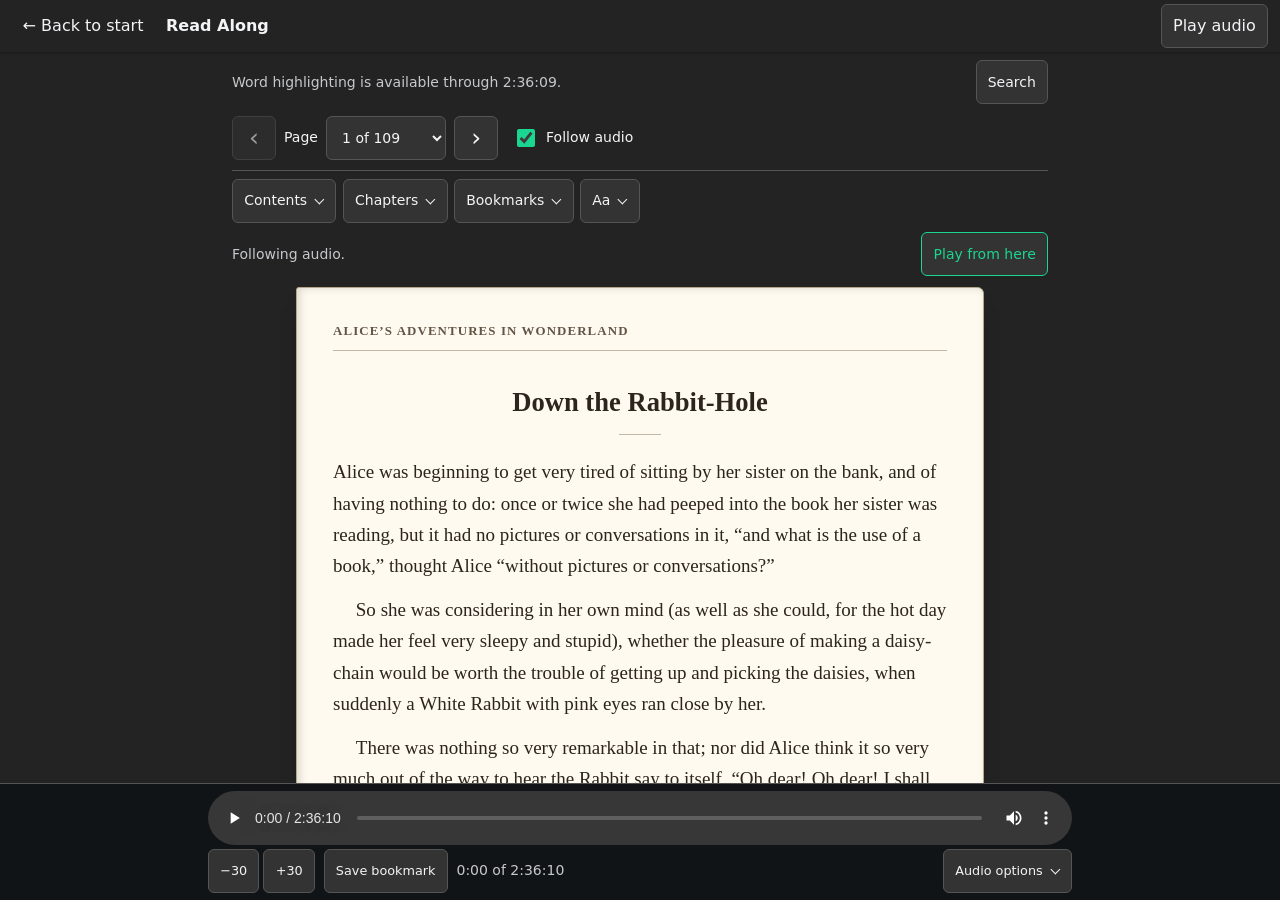
==== index.html @ 31de24d6 "Publish fuller pages and bookmark deletion" ====
<!doctype html>
<html lang="en">
  <head>
    <meta charset="utf-8" />
    <meta name="viewport" content="width=device-width, initial-scale=1" />
    <meta name="referrer" content="no-referrer" />
    <meta
      http-equiv="Content-Security-Policy"
      content="default-src 'none'; script-src 'self'; style-src 'self'; media-src 'self'; base-uri 'none'; form-action 'none'"
    />
    <title>Alice Read Along Demo | Audiobookshelf</title>
    <meta name="description" content="Read and listen to all 12 chapters of Alice’s Adventures in Wonderland with synchronized text." />
    <link rel="stylesheet" href="./demo.css?v=0bbd7ea772a5022c" />
    <script src="./demo.js?v=0817c0b93f6ac201" defer></script>
  </head>
  <body>
    <div id="root"></div>
    <noscript>Enable JavaScript to try the Read Along demo.</noscript>
  </body>
</html>
---- demo.css ----
.e{--reader-bg: #232323;--reader-panel: #333;--reader-border: #555;--reader-text: #f3f4f6;--reader-muted: #c6c8cc;--reader-accent: #1ad691;--reader-gutter: clamp(.75rem, 3vw, 1.5rem);--reader-width: 54rem;display:grid;grid-template-rows:auto minmax(0,1fr) auto;height:100vh;height:100dvh;color:var(--reader-text);color-scheme:dark;background:var(--reader-bg);font:1rem/1.5 system-ui,-apple-system,sans-serif}.e[hidden]{display:none}.P{grid-template-rows:auto 1fr;overflow:auto}.c,.b{padding-inline:calc(max(0px,(100% - var(--reader-width)) / 2) + var(--reader-gutter))}.c{padding-block:.75rem 1.25rem;box-shadow:0 1px 3px #0005}.c h1{margin-top:.65rem;font-size:clamp(1.6rem,5vw,2.25rem);font-weight:600}.h{display:inline-flex;min-height:2.75rem;align-items:center;gap:.4rem;color:var(--reader-muted);text-underline-offset:.2em}.h:hover{color:var(--reader-text)}.b{padding-block:1.5rem}.C{display:flex;flex-wrap:wrap;align-items:center;gap:clamp(1rem,5vw,1.75rem);width:min(100%,32rem);padding:clamp(1rem,4vw,1.5rem);border:1px solid var(--reader-border);border-radius:.45rem;background:var(--reader-panel)}.I{display:grid;width:clamp(5.25rem,24vw,8rem);aspect-ratio:3 / 4;place-items:center;border:1px solid #a9926b;border-inline-start:.35rem solid #776039;border-radius:.1rem .3rem .3rem .1rem;color:#344c46;background:#efe0c5;box-shadow:inset 0 0 0 .35rem #dcc8a5,0 .15rem .3rem #0007;font:3rem/1 Georgia,serif}.p{flex:1 1 10rem}.p h2{margin-bottom:.25rem;font-size:1.15rem;font-weight:600}.e .p button{margin-top:.75rem;border-color:var(--reader-accent);color:var(--reader-accent)}.e :is(button,select,summary){min-height:2.75rem;padding:.4rem .7rem;border:1px solid var(--reader-border);border-radius:.375rem;color:inherit;background:var(--reader-panel);font:inherit}.e :is(button,summary,select){cursor:pointer}.e button:disabled{cursor:default;opacity:.58}.e :is(button:not(:disabled),summary):hover{background:#444}.e :is(button,select,summary,input,a):focus-visible{outline:2px solid var(--reader-accent);outline-offset:2px}.e summary{display:inline-flex;align-items:center;gap:.4rem;list-style:none;white-space:nowrap}.e summary::-webkit-details-marker{display:none}.e summary:after{width:.42rem;height:.42rem;margin:0 .1rem .2rem .15rem;transform:rotate(45deg);border:solid currentColor;border-width:0 1.5px 1.5px 0;content:""}.e details[open]>summary{border-color:var(--reader-accent);color:var(--reader-accent)}.e details[open]>summary:after{margin-block:.25rem 0;transform:rotate(225deg)}.d{z-index:2;display:grid;grid-template-columns:auto minmax(0,1fr) auto;align-items:center;gap:.75rem;padding:max(.25rem,env(safe-area-inset-top)) max(.75rem,env(safe-area-inset-right)) .25rem max(.75rem,env(safe-area-inset-left));box-shadow:0 1px 3px #0005}.e .d>button:first-child{padding-inline:.6rem;border-color:transparent;background:transparent}.e .d>button:first-child:hover{background:#444}.f{font-weight:600;line-height:1.25}.x{min-width:6.5rem;white-space:nowrap}.L{min-height:0;overflow:auto;overscroll-behavior-y:contain;padding:.5rem calc(max(0px,(100% - var(--reader-width)) / 2) + var(--reader-gutter)) 2rem}.a,.v,.t,.i,.l,.o,.n,.g{display:flex;align-items:center;gap:.5rem}.a,.o,.g{justify-content:space-between}.a,.o,.n{flex-wrap:wrap}.a{min-height:2.75rem;padding-bottom:.35rem;font-size:.875rem}.a button{flex:none}.v{flex-wrap:wrap;gap:.4rem .6rem;padding:.4rem 0 .6rem;border-bottom:1px solid var(--reader-border);font-size:.875rem}.t button{width:2.75rem;padding:0;font-size:1.55rem;line-height:1}.t select{min-width:5.5rem;font-variant-numeric:tabular-nums}.i{min-height:2.75rem;margin-inline-start:.35rem;cursor:pointer}.i input{width:1.1rem;height:1.1rem;accent-color:var(--reader-accent)}.l{position:relative;z-index:1;flex-wrap:wrap;gap:.4rem;margin-block:.5rem .15rem;font-size:.875rem}.O{min-width:0}.s{position:absolute;z-index:1;inset-block-start:calc(100% + .3rem);inset-inline-start:0;display:grid;gap:.5rem;width:min(26rem,100%);max-height:min(52dvh,24rem);padding:.75rem;overflow:auto;border:1px solid var(--reader-border);border-radius:.5rem;background:var(--reader-bg);box-shadow:0 .5rem 1.5rem #0006;overscroll-behavior:contain}.w{display:grid;gap:.4rem;margin-block-start:.75rem}.s>button,.w>button{width:100%;text-align:start}.k{display:flex;align-items:center;justify-content:space-between;gap:.75rem}.k[aria-current=true]{border-color:var(--reader-accent);color:var(--reader-accent)}.S{flex:none;color:var(--reader-muted);font-variant-numeric:tabular-nums}.y{display:grid;grid-template-columns:minmax(0,1fr) auto;align-items:stretch;gap:.5rem}.y>button:first-child{text-align:start}.s .i{margin-inline-start:0}.o{padding-block:.45rem;font-size:.875rem}.e .o button{border-color:var(--reader-accent);color:var(--reader-accent)}.z{color:var(--reader-muted);font-size:.875rem}.j{--paper: #fffaf0;--paper-ink: #2c251d;--paper-muted: #635545;--paper-rule: #c4b9a5;--paper-edge: #b5a689;--paper-layer: #ded1b8;--text-size: 1.1875rem;--book-font: "Iowan Old Style", "Palatino Linotype", Palatino, Georgia, serif;min-width:0;display:flex;flex-direction:column;min-height:26rem;max-width:43rem;margin:.25rem auto 0;padding:clamp(1rem,3.6vw,2rem) clamp(.9rem,4.5vw,2.25rem) 1rem;border:1px solid var(--paper-edge);border-radius:.18rem .4rem .4rem .18rem;color:var(--paper-ink);background:var(--paper);box-shadow:inset .2rem 0 .5rem #0002,0 2px 0 -1px var(--paper-layer),0 4px 0 -1px var(--paper-edge),0 .7rem 1.1rem -.65rem #0009;font:var(--text-size)/1.65 var(--book-font);overflow-wrap:anywhere}.j[data-size=large]{--text-size: 1.375rem}.T{margin-block-end:1rem;padding-block-end:.55rem;border-bottom:1px solid var(--paper-rule);color:var(--paper-muted);font-size:.68em;font-weight:600;letter-spacing:.085em;text-transform:uppercase}.G{margin-block:.65em .8em;font-size:1.4em;font-weight:700;line-height:1.3;text-align:center}.G:after{display:block;width:1.6em;margin:.55em auto 0;border-top:1px solid var(--paper-rule);content:""}.r,.r p{margin:0}.r p+p{margin-block-start:.65em;text-indent:1.2em}.r span{scroll-margin-block:1.1rem}.r [aria-current=true],.r [data-match=true]{border-radius:.15em;color:#111;background:var(--reader-accent);text-decoration:underline;text-underline-offset:.12em}.r [data-match=true]:not([aria-current=true]){background:#f1cf76}.q{margin-block-start:auto;padding-block-start:1.15rem;color:var(--paper-muted);font-size:.75em;font-variant-numeric:tabular-nums;text-align:center}.u{position:relative;z-index:2;padding:.45rem var(--reader-gutter) max(.45rem,env(safe-area-inset-bottom));border-top:1px solid var(--reader-border);background:#111416}.A{position:relative;max-width:var(--reader-width);margin-inline:auto}.u audio{display:block;width:100%;min-width:0}.n{gap:.3rem .55rem;margin-top:.25rem;font-size:.8rem;font-variant-numeric:tabular-nums}.n>details{margin-inline-start:auto}.u .s{inset-block:auto calc(100% + .45rem);inset-inline:auto 0;width:min(20rem,100%)}.H{display:flex;flex-wrap:wrap;gap:.35rem 1rem;margin-block-start:1rem;color:var(--reader-muted);font-size:.8125rem}.H a{text-decoration:underline;text-underline-offset:.2em}.m{width:min(32rem,calc(100% - 2 * var(--reader-gutter)));max-height:calc(100% - 2 * var(--reader-gutter));margin:auto;padding:var(--reader-gutter);overflow:auto;border:1px solid var(--reader-border);border-radius:.5rem;color:var(--reader-text);background:var(--reader-bg);overscroll-behavior:contain}.m::backdrop{background:#0009}.g h2{font-size:1.1rem;font-weight:600}.m form{display:grid;grid-template-columns:minmax(0,1fr) auto;gap:.4rem;margin-block-start:.65rem}.m form label{grid-column:1 / -1;color:var(--reader-muted);font-size:.875rem}.m input{width:100%;min-height:2.75rem;padding:.45rem .65rem;border:1px solid var(--reader-border);border-radius:.375rem;background:#111416}@media(max-width:37rem){.t{flex:1 0 100%}.t select{flex:1}.i{margin-inline-start:0}}@media(max-width:25rem){.d{gap:.4rem}.f{font-size:.9rem}.x{min-width:0}.l{gap:.25rem}.l summary{padding-inline:.5rem}.n>.z{position:absolute;width:1px;height:1px;overflow:hidden;clip-path:inset(50%);white-space:nowrap}}@media(forced-colors:active){.r [aria-current=true],.r [data-match=true]{forced-color-adjust:none;color:HighlightText;background:Highlight}}*,*:before,*:after{box-sizing:border-box}html{color-scheme:dark;background:#232323}body,h1,h2,p{margin:0}h1,h2{font-size:inherit;font-weight:inherit}button,input,select{font:inherit}a{color:inherit}
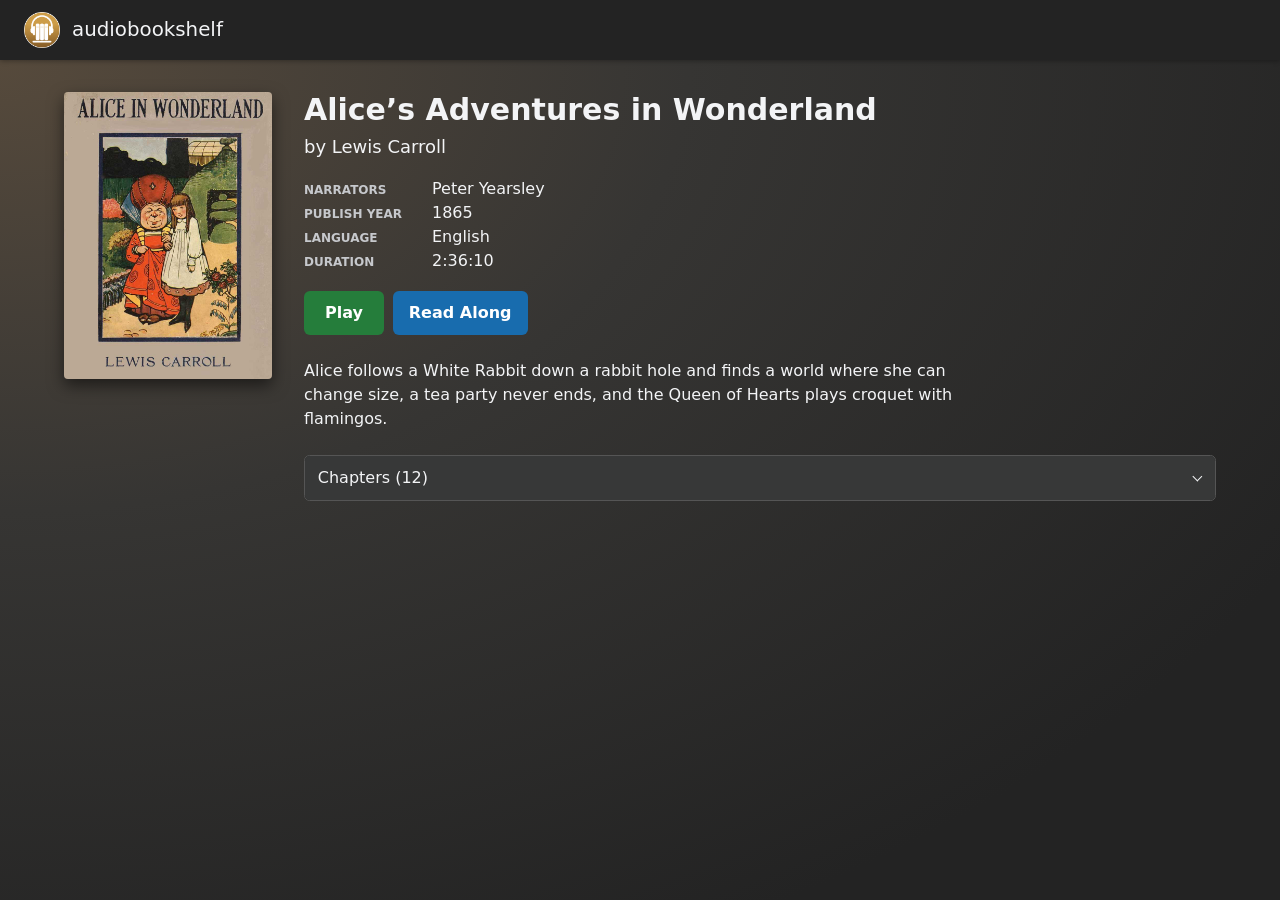
==== commit 20492c21: "Publish the Audiobookshelf-style Alice book page" ====
--- a/index.html
+++ b/index.html
@@ -6,12 +6,12 @@
     <meta name="referrer" content="no-referrer" />
     <meta
       http-equiv="Content-Security-Policy"
-      content="default-src 'none'; script-src 'self'; style-src 'self'; media-src 'self'; base-uri 'none'; form-action 'none'"
+      content="default-src 'none'; script-src 'self'; style-src 'self'; media-src 'self'; img-src 'self'; base-uri 'none'; form-action 'none'"
     />
     <title>Alice Read Along Demo | Audiobookshelf</title>
     <meta name="description" content="Read and listen to all 12 chapters of Alice’s Adventures in Wonderland with synchronized text." />
-    <link rel="stylesheet" href="./demo.css?v=0bbd7ea772a5022c" />
-    <script src="./demo.js?v=0817c0b93f6ac201" defer></script>
+    <link rel="stylesheet" href="./demo.css?v=e412ee954c162c24" />
+    <script src="./demo.js?v=375cf888ca0718cf" defer></script>
   </head>
   <body>
     <div id="root"></div>
--- a/demo.css
+++ b/demo.css
@@ -1 +1 @@
-.e{--reader-bg: #232323;--reader-panel: #333;--reader-border: #555;--reader-text: #f3f4f6;--reader-muted: #c6c8cc;--reader-accent: #1ad691;--reader-gutter: clamp(.75rem, 3vw, 1.5rem);--reader-width: 54rem;display:grid;grid-template-rows:auto minmax(0,1fr) auto;height:100vh;height:100dvh;color:var(--reader-text);color-scheme:dark;background:var(--reader-bg);font:1rem/1.5 system-ui,-apple-system,sans-serif}.e[hidden]{display:none}.P{grid-template-rows:auto 1fr;overflow:auto}.c,.b{padding-inline:calc(max(0px,(100% - var(--reader-width)) / 2) + var(--reader-gutter))}.c{padding-block:.75rem 1.25rem;box-shadow:0 1px 3px #0005}.c h1{margin-top:.65rem;font-size:clamp(1.6rem,5vw,2.25rem);font-weight:600}.h{display:inline-flex;min-height:2.75rem;align-items:center;gap:.4rem;color:var(--reader-muted);text-underline-offset:.2em}.h:hover{color:var(--reader-text)}.b{padding-block:1.5rem}.C{display:flex;flex-wrap:wrap;align-items:center;gap:clamp(1rem,5vw,1.75rem);width:min(100%,32rem);padding:clamp(1rem,4vw,1.5rem);border:1px solid var(--reader-border);border-radius:.45rem;background:var(--reader-panel)}.I{display:grid;width:clamp(5.25rem,24vw,8rem);aspect-ratio:3 / 4;place-items:center;border:1px solid #a9926b;border-inline-start:.35rem solid #776039;border-radius:.1rem .3rem .3rem .1rem;color:#344c46;background:#efe0c5;box-shadow:inset 0 0 0 .35rem #dcc8a5,0 .15rem .3rem #0007;font:3rem/1 Georgia,serif}.p{flex:1 1 10rem}.p h2{margin-bottom:.25rem;font-size:1.15rem;font-weight:600}.e .p button{margin-top:.75rem;border-color:var(--reader-accent);color:var(--reader-accent)}.e :is(button,select,summary){min-height:2.75rem;padding:.4rem .7rem;border:1px solid var(--reader-border);border-radius:.375rem;color:inherit;background:var(--reader-panel);font:inherit}.e :is(button,summary,select){cursor:pointer}.e button:disabled{cursor:default;opacity:.58}.e :is(button:not(:disabled),summary):hover{background:#444}.e :is(button,select,summary,input,a):focus-visible{outline:2px solid var(--reader-accent);outline-offset:2px}.e summary{display:inline-flex;align-items:center;gap:.4rem;list-style:none;white-space:nowrap}.e summary::-webkit-details-marker{display:none}.e summary:after{width:.42rem;height:.42rem;margin:0 .1rem .2rem .15rem;transform:rotate(45deg);border:solid currentColor;border-width:0 1.5px 1.5px 0;content:""}.e details[open]>summary{border-color:var(--reader-accent);color:var(--reader-accent)}.e details[open]>summary:after{margin-block:.25rem 0;transform:rotate(225deg)}.d{z-index:2;display:grid;grid-template-columns:auto minmax(0,1fr) auto;align-items:center;gap:.75rem;padding:max(.25rem,env(safe-area-inset-top)) max(.75rem,env(safe-area-inset-right)) .25rem max(.75rem,env(safe-area-inset-left));box-shadow:0 1px 3px #0005}.e .d>button:first-child{padding-inline:.6rem;border-color:transparent;background:transparent}.e .d>button:first-child:hover{background:#444}.f{font-weight:600;line-height:1.25}.x{min-width:6.5rem;white-space:nowrap}.L{min-height:0;overflow:auto;overscroll-behavior-y:contain;padding:.5rem calc(max(0px,(100% - var(--reader-width)) / 2) + var(--reader-gutter)) 2rem}.a,.v,.t,.i,.l,.o,.n,.g{display:flex;align-items:center;gap:.5rem}.a,.o,.g{justify-content:space-between}.a,.o,.n{flex-wrap:wrap}.a{min-height:2.75rem;padding-bottom:.35rem;font-size:.875rem}.a button{flex:none}.v{flex-wrap:wrap;gap:.4rem .6rem;padding:.4rem 0 .6rem;border-bottom:1px solid var(--reader-border);font-size:.875rem}.t button{width:2.75rem;padding:0;font-size:1.55rem;line-height:1}.t select{min-width:5.5rem;font-variant-numeric:tabular-nums}.i{min-height:2.75rem;margin-inline-start:.35rem;cursor:pointer}.i input{width:1.1rem;height:1.1rem;accent-color:var(--reader-accent)}.l{position:relative;z-index:1;flex-wrap:wrap;gap:.4rem;margin-block:.5rem .15rem;font-size:.875rem}.O{min-width:0}.s{position:absolute;z-index:1;inset-block-start:calc(100% + .3rem);inset-inline-start:0;display:grid;gap:.5rem;width:min(26rem,100%);max-height:min(52dvh,24rem);padding:.75rem;overflow:auto;border:1px solid var(--reader-border);border-radius:.5rem;background:var(--reader-bg);box-shadow:0 .5rem 1.5rem #0006;overscroll-behavior:contain}.w{display:grid;gap:.4rem;margin-block-start:.75rem}.s>button,.w>button{width:100%;text-align:start}.k{display:flex;align-items:center;justify-content:space-between;gap:.75rem}.k[aria-current=true]{border-color:var(--reader-accent);color:var(--reader-accent)}.S{flex:none;color:var(--reader-muted);font-variant-numeric:tabular-nums}.y{display:grid;grid-template-columns:minmax(0,1fr) auto;align-items:stretch;gap:.5rem}.y>button:first-child{text-align:start}.s .i{margin-inline-start:0}.o{padding-block:.45rem;font-size:.875rem}.e .o button{border-color:var(--reader-accent);color:var(--reader-accent)}.z{color:var(--reader-muted);font-size:.875rem}.j{--paper: #fffaf0;--paper-ink: #2c251d;--paper-muted: #635545;--paper-rule: #c4b9a5;--paper-edge: #b5a689;--paper-layer: #ded1b8;--text-size: 1.1875rem;--book-font: "Iowan Old Style", "Palatino Linotype", Palatino, Georgia, serif;min-width:0;display:flex;flex-direction:column;min-height:26rem;max-width:43rem;margin:.25rem auto 0;padding:clamp(1rem,3.6vw,2rem) clamp(.9rem,4.5vw,2.25rem) 1rem;border:1px solid var(--paper-edge);border-radius:.18rem .4rem .4rem .18rem;color:var(--paper-ink);background:var(--paper);box-shadow:inset .2rem 0 .5rem #0002,0 2px 0 -1px var(--paper-layer),0 4px 0 -1px var(--paper-edge),0 .7rem 1.1rem -.65rem #0009;font:var(--text-size)/1.65 var(--book-font);overflow-wrap:anywhere}.j[data-size=large]{--text-size: 1.375rem}.T{margin-block-end:1rem;padding-block-end:.55rem;border-bottom:1px solid var(--paper-rule);color:var(--paper-muted);font-size:.68em;font-weight:600;letter-spacing:.085em;text-transform:uppercase}.G{margin-block:.65em .8em;font-size:1.4em;font-weight:700;line-height:1.3;text-align:center}.G:after{display:block;width:1.6em;margin:.55em auto 0;border-top:1px solid var(--paper-rule);content:""}.r,.r p{margin:0}.r p+p{margin-block-start:.65em;text-indent:1.2em}.r span{scroll-margin-block:1.1rem}.r [aria-current=true],.r [data-match=true]{border-radius:.15em;color:#111;background:var(--reader-accent);text-decoration:underline;text-underline-offset:.12em}.r [data-match=true]:not([aria-current=true]){background:#f1cf76}.q{margin-block-start:auto;padding-block-start:1.15rem;color:var(--paper-muted);font-size:.75em;font-variant-numeric:tabular-nums;text-align:center}.u{position:relative;z-index:2;padding:.45rem var(--reader-gutter) max(.45rem,env(safe-area-inset-bottom));border-top:1px solid var(--reader-border);background:#111416}.A{position:relative;max-width:var(--reader-width);margin-inline:auto}.u audio{display:block;width:100%;min-width:0}.n{gap:.3rem .55rem;margin-top:.25rem;font-size:.8rem;font-variant-numeric:tabular-nums}.n>details{margin-inline-start:auto}.u .s{inset-block:auto calc(100% + .45rem);inset-inline:auto 0;width:min(20rem,100%)}.H{display:flex;flex-wrap:wrap;gap:.35rem 1rem;margin-block-start:1rem;color:var(--reader-muted);font-size:.8125rem}.H a{text-decoration:underline;text-underline-offset:.2em}.m{width:min(32rem,calc(100% - 2 * var(--reader-gutter)));max-height:calc(100% - 2 * var(--reader-gutter));margin:auto;padding:var(--reader-gutter);overflow:auto;border:1px solid var(--reader-border);border-radius:.5rem;color:var(--reader-text);background:var(--reader-bg);overscroll-behavior:contain}.m::backdrop{background:#0009}.g h2{font-size:1.1rem;font-weight:600}.m form{display:grid;grid-template-columns:minmax(0,1fr) auto;gap:.4rem;margin-block-start:.65rem}.m form label{grid-column:1 / -1;color:var(--reader-muted);font-size:.875rem}.m input{width:100%;min-height:2.75rem;padding:.45rem .65rem;border:1px solid var(--reader-border);border-radius:.375rem;background:#111416}@media(max-width:37rem){.t{flex:1 0 100%}.t select{flex:1}.i{margin-inline-start:0}}@media(max-width:25rem){.d{gap:.4rem}.f{font-size:.9rem}.x{min-width:0}.l{gap:.25rem}.l summary{padding-inline:.5rem}.n>.z{position:absolute;width:1px;height:1px;overflow:hidden;clip-path:inset(50%);white-space:nowrap}}@media(forced-colors:active){.r [aria-current=true],.r [data-match=true]{forced-color-adjust:none;color:HighlightText;background:Highlight}}*,*:before,*:after{box-sizing:border-box}html{color-scheme:dark;background:#232323}body,h1,h2,p{margin:0}h1,h2{font-size:inherit;font-weight:inherit}button,input,select{font:inherit}a{color:inherit}
+.e{--reader-bg: #232323;--reader-panel: #333;--reader-border: #555;--reader-text: #f3f4f6;--reader-muted: #c6c8cc;--reader-accent: #1ad691;--reader-gutter: clamp(.75rem, 3vw, 1.5rem);--reader-width: 54rem;display:grid;grid-template-rows:auto minmax(0,1fr) auto;height:100vh;height:100dvh;color:var(--reader-text);color-scheme:dark;background:var(--reader-bg);font:1rem/1.5 system-ui,-apple-system,sans-serif}.e [hidden]{display:none}.G{z-index:1;display:flex;align-items:center;gap:.75rem;min-height:3.75rem;padding:max(.5rem,env(safe-area-inset-top)) var(--reader-gutter) .5rem;background:#232323;box-shadow:0 1px 5px #0005;font-size:1.24rem;font-weight:500}.I{min-height:0;overflow:auto;padding:clamp(1rem,4vw,2rem);background:radial-gradient(ellipse at top left,#564a3c 0,#363533 38%,#232323 83%)}.u{display:grid;align-items:start;gap:1.5rem;max-width:72rem;margin:0 auto}.f{display:block;width:min(100%,11rem);height:auto;margin-inline:auto;border-radius:.25rem;box-shadow:0 .4rem 1rem #0008}.u h1{font-size:clamp(1.5rem,4vw,1.875rem);font-weight:600;line-height:1.2}.L{margin-top:.3rem;font-size:1.125rem}.s{margin:1.1rem 0}.s div{display:grid;grid-template-columns:7.5rem 1fr;align-items:baseline;gap:.5rem}.s dt{color:var(--reader-muted);font-size:.75rem;font-weight:600;text-transform:uppercase}.s dd{margin:0}.t{display:flex;flex-wrap:wrap;gap:.55rem}.e .t button{min-width:5rem;padding-inline:1rem;border:0;color:#fff;font-weight:600}.e .t .O{background:#257d3b}.e .t .S{background:#186cae}.e .t button:hover{filter:brightness(1.14)}.T{margin:1.5rem 0;max-width:66ch}.a{border:1px solid var(--reader-border);border-radius:.35rem;background:#292a2a}.e .a>summary{display:flex;justify-content:space-between;border:0;border-radius:.3rem;padding-inline:.8rem;background:#373838}.a table{width:100%;border-collapse:collapse;text-align:start;font-size:.875rem}.a :is(th,td){padding:.3rem .6rem;border-top:1px solid var(--reader-border);text-align:start}.a :is(th,td):not(:first-child){width:5rem;text-align:center;font-variant-numeric:tabular-nums}.e .a td button{padding-inline:.2rem;border:0;background:transparent;text-decoration:underline;text-underline-offset:.15em;white-space:nowrap}@media(min-width:48rem){.u{grid-template-columns:13rem minmax(0,1fr);gap:2rem}.f{width:100%}}.e :is(button,select,summary){min-height:2.75rem;padding:.4rem .7rem;border:1px solid var(--reader-border);border-radius:.375rem;color:inherit;background:var(--reader-panel);font:inherit}.e :is(button,summary,select){cursor:pointer}.e button:disabled{cursor:default;opacity:.58}.e :is(button:not(:disabled),summary):hover{background:#444}.e :is(button,select,summary,input,a):focus-visible{outline:2px solid var(--reader-accent);outline-offset:2px}.e summary{display:inline-flex;align-items:center;gap:.4rem;list-style:none;white-space:nowrap}.e summary::-webkit-details-marker{display:none}.e summary:after{width:.42rem;height:.42rem;margin:0 .1rem .2rem .15rem;transform:rotate(45deg);border:solid currentColor;border-width:0 1.5px 1.5px 0;content:""}.e details[open]>summary{border-color:var(--reader-accent);color:var(--reader-accent)}.e details[open]>summary:after{margin-block:.25rem 0;transform:rotate(225deg)}.p{z-index:2;display:grid;grid-template-columns:auto minmax(0,1fr) auto;align-items:center;gap:.75rem;padding:max(.25rem,env(safe-area-inset-top)) max(.75rem,env(safe-area-inset-right)) .25rem max(.75rem,env(safe-area-inset-left));box-shadow:0 1px 3px #0005}.e .p>button:first-child{padding-inline:.6rem;border-color:transparent;background:transparent}.e .p>button:first-child:hover{background:#444}.x{font-weight:600;line-height:1.25}.v{min-width:6.5rem;white-space:nowrap}.q{min-height:0;overflow:auto;overscroll-behavior-y:contain;padding:.5rem calc(max(0px,(100% - var(--reader-width)) / 2) + var(--reader-gutter)) 2rem}.i,.w,.n,.o,.c,.d,.m,.b{display:flex;align-items:center;gap:.5rem}.i,.d,.b{justify-content:space-between}.i,.d,.m{flex-wrap:wrap}.i{min-height:2.75rem;padding-bottom:.35rem;font-size:.875rem}.i button{flex:none}.w{flex-wrap:wrap;gap:.4rem .6rem;padding:.4rem 0 .6rem;border-bottom:1px solid var(--reader-border);font-size:.875rem}.n button{width:2.75rem;padding:0;font-size:1.55rem;line-height:1}.n select{min-width:5.5rem;font-variant-numeric:tabular-nums}.o{min-height:2.75rem;margin-inline-start:.35rem;cursor:pointer}.o input{width:1.1rem;height:1.1rem;accent-color:var(--reader-accent)}.c{position:relative;z-index:1;flex-wrap:wrap;gap:.4rem;margin-block:.5rem .15rem;font-size:.875rem}.A{min-width:0}.g{position:absolute;z-index:1;inset-block-start:calc(100% + .3rem);inset-inline-start:0;display:grid;gap:.5rem;width:min(26rem,100%);max-height:min(52dvh,24rem);padding:.75rem;overflow:auto;border:1px solid var(--reader-border);border-radius:.5rem;background:var(--reader-bg);box-shadow:0 .5rem 1.5rem #0006;overscroll-behavior:contain}.k{display:grid;gap:.4rem;margin-block-start:.75rem}.g>button,.k>button{width:100%;text-align:start}.y{display:flex;align-items:center;justify-content:space-between;gap:.75rem}.y[aria-current=true]{border-color:var(--reader-accent);color:var(--reader-accent)}.B{flex:none;color:var(--reader-muted);font-variant-numeric:tabular-nums}.z{display:grid;grid-template-columns:minmax(0,1fr) auto;align-items:stretch;gap:.5rem}.z>button:first-child{text-align:start}.g .o{margin-inline-start:0}.d{padding-block:.45rem;font-size:.875rem}.e .d button{border-color:var(--reader-accent);color:var(--reader-accent)}.j{color:var(--reader-muted);font-size:.875rem}.H{--paper: #fffaf0;--paper-ink: #2c251d;--paper-muted: #635545;--paper-rule: #c4b9a5;--paper-edge: #b5a689;--paper-layer: #ded1b8;--text-size: 1.1875rem;--book-font: "Iowan Old Style", "Palatino Linotype", Palatino, Georgia, serif;min-width:0;display:flex;flex-direction:column;min-height:26rem;max-width:43rem;margin:.25rem auto 0;padding:clamp(1rem,3.6vw,2rem) clamp(.9rem,4.5vw,2.25rem) 1rem;border:1px solid var(--paper-edge);border-radius:.18rem .4rem .4rem .18rem;color:var(--paper-ink);background:var(--paper);box-shadow:inset .2rem 0 .5rem #0002,0 2px 0 -1px var(--paper-layer),0 4px 0 -1px var(--paper-edge),0 .7rem 1.1rem -.65rem #0009;font:var(--text-size)/1.65 var(--book-font);overflow-wrap:anywhere}.H[data-size=large]{--text-size: 1.375rem}.D{margin-block-end:1rem;padding-block-end:.55rem;border-bottom:1px solid var(--paper-rule);color:var(--paper-muted);font-size:.68em;font-weight:600;letter-spacing:.085em;text-transform:uppercase}.P{margin-block:.65em .8em;font-size:1.4em;font-weight:700;line-height:1.3;text-align:center}.P:after{display:block;width:1.6em;margin:.55em auto 0;border-top:1px solid var(--paper-rule);content:""}.r,.r p{margin:0}.r p+p{margin-block-start:.65em;text-indent:1.2em}.r span{scroll-margin-block:1.1rem}.r [aria-current=true],.r [data-match=true]{border-radius:.15em;color:#111;background:var(--reader-accent);text-decoration:underline;text-underline-offset:.12em}.r [data-match=true]:not([aria-current=true]){background:#f1cf76}.E{margin-block-start:auto;padding-block-start:1.15rem;color:var(--paper-muted);font-size:.75em;font-variant-numeric:tabular-nums;text-align:center}.h{position:relative;z-index:2;padding:.45rem var(--reader-gutter) max(.45rem,env(safe-area-inset-bottom));border-top:1px solid var(--reader-border);background:#111416}.F{position:relative;max-width:var(--reader-width);margin-inline:auto}.h audio{display:block;width:100%;min-width:0}.m{gap:.3rem .55rem;margin-top:.25rem;font-size:.8rem;font-variant-numeric:tabular-nums}.m>details{margin-inline-start:auto}.h .g{inset-block:auto calc(100% + .45rem);inset-inline:auto 0;width:min(20rem,100%)}.C{display:flex;flex-wrap:wrap;gap:.35rem 1rem;margin-block-start:1rem;color:var(--reader-muted);font-size:.8125rem}.C a{text-decoration:underline;text-underline-offset:.2em}.l{width:min(32rem,calc(100% - 2 * var(--reader-gutter)));max-height:calc(100% - 2 * var(--reader-gutter));margin:auto;padding:var(--reader-gutter);overflow:auto;border:1px solid var(--reader-border);border-radius:.5rem;color:var(--reader-text);background:var(--reader-bg);overscroll-behavior:contain}.l::backdrop{background:#0009}.b h2{font-size:1.1rem;font-weight:600}.l form{display:grid;grid-template-columns:minmax(0,1fr) auto;gap:.4rem;margin-block-start:.65rem}.l form label{grid-column:1 / -1;color:var(--reader-muted);font-size:.875rem}.l input{width:100%;min-height:2.75rem;padding:.45rem .65rem;border:1px solid var(--reader-border);border-radius:.375rem;background:#111416}@media(max-width:37rem){.n{flex:1 0 100%}.n select{flex:1}.o{margin-inline-start:0}}@media(max-width:25rem){.p{gap:.4rem}.x{font-size:.9rem}.v{min-width:0}.c{gap:.25rem}.c summary{padding-inline:.5rem}.m>.j{position:absolute;width:1px;height:1px;overflow:hidden;clip-path:inset(50%);white-space:nowrap}}@media(forced-colors:active){.r [aria-current=true],.r [data-match=true]{forced-color-adjust:none;color:HighlightText;background:Highlight}}*,*:before,*:after{box-sizing:border-box}html{color-scheme:dark;background:#232323}body,h1,h2,p{margin:0}h1,h2{font-size:inherit;font-weight:inherit}button,input,select{font:inherit}a{color:inherit}
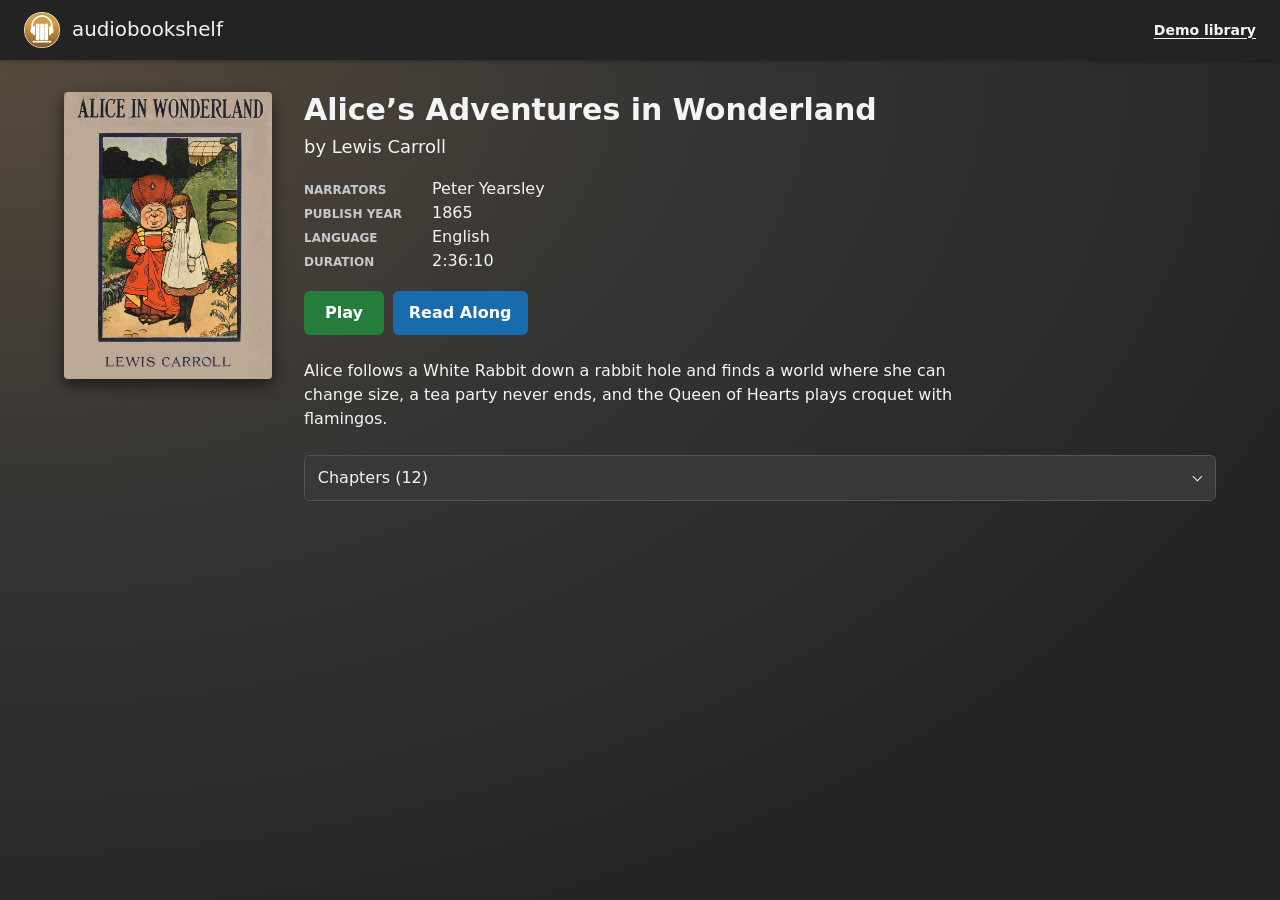
==== commit 56677289: "Publish the three-book Read Along library" ====
--- a/index.html
+++ b/index.html
@@ -6,12 +6,15 @@
     <meta name="referrer" content="no-referrer" />
     <meta
       http-equiv="Content-Security-Policy"
-      content="default-src 'none'; script-src 'self'; style-src 'self'; media-src 'self'; img-src 'self'; base-uri 'none'; form-action 'none'"
+      content="default-src 'none'; script-src 'self'; style-src 'self'; connect-src 'self'; media-src 'self'; img-src 'self'; base-uri 'none'; form-action 'none'"
     />
-    <title>Alice Read Along Demo | Audiobookshelf</title>
-    <meta name="description" content="Read and listen to all 12 chapters of Alice’s Adventures in Wonderland with synchronized text." />
-    <link rel="stylesheet" href="./demo.css?v=e412ee954c162c24" />
-    <script src="./demo.js?v=375cf888ca0718cf" defer></script>
+    <title>Read Along Demo | Audiobookshelf</title>
+    <meta
+      name="description"
+      content="Read and listen to three complete public-domain books with synchronized text: Alice, The Wonderful Wizard of Oz, and The Yellow Wallpaper."
+    />
+    <link rel="stylesheet" href="./demo.css?v=9c19b87d7652b55f" />
+    <script src="./demo.js?v=7eece70c2dd1d186" defer></script>
   </head>
   <body>
     <div id="root"></div>
--- a/demo.css
+++ b/demo.css
@@ -1 +1 @@
-.e{--reader-bg: #232323;--reader-panel: #333;--reader-border: #555;--reader-text: #f3f4f6;--reader-muted: #c6c8cc;--reader-accent: #1ad691;--reader-gutter: clamp(.75rem, 3vw, 1.5rem);--reader-width: 54rem;display:grid;grid-template-rows:auto minmax(0,1fr) auto;height:100vh;height:100dvh;color:var(--reader-text);color-scheme:dark;background:var(--reader-bg);font:1rem/1.5 system-ui,-apple-system,sans-serif}.e [hidden]{display:none}.G{z-index:1;display:flex;align-items:center;gap:.75rem;min-height:3.75rem;padding:max(.5rem,env(safe-area-inset-top)) var(--reader-gutter) .5rem;background:#232323;box-shadow:0 1px 5px #0005;font-size:1.24rem;font-weight:500}.I{min-height:0;overflow:auto;padding:clamp(1rem,4vw,2rem);background:radial-gradient(ellipse at top left,#564a3c 0,#363533 38%,#232323 83%)}.u{display:grid;align-items:start;gap:1.5rem;max-width:72rem;margin:0 auto}.f{display:block;width:min(100%,11rem);height:auto;margin-inline:auto;border-radius:.25rem;box-shadow:0 .4rem 1rem #0008}.u h1{font-size:clamp(1.5rem,4vw,1.875rem);font-weight:600;line-height:1.2}.L{margin-top:.3rem;font-size:1.125rem}.s{margin:1.1rem 0}.s div{display:grid;grid-template-columns:7.5rem 1fr;align-items:baseline;gap:.5rem}.s dt{color:var(--reader-muted);font-size:.75rem;font-weight:600;text-transform:uppercase}.s dd{margin:0}.t{display:flex;flex-wrap:wrap;gap:.55rem}.e .t button{min-width:5rem;padding-inline:1rem;border:0;color:#fff;font-weight:600}.e .t .O{background:#257d3b}.e .t .S{background:#186cae}.e .t button:hover{filter:brightness(1.14)}.T{margin:1.5rem 0;max-width:66ch}.a{border:1px solid var(--reader-border);border-radius:.35rem;background:#292a2a}.e .a>summary{display:flex;justify-content:space-between;border:0;border-radius:.3rem;padding-inline:.8rem;background:#373838}.a table{width:100%;border-collapse:collapse;text-align:start;font-size:.875rem}.a :is(th,td){padding:.3rem .6rem;border-top:1px solid var(--reader-border);text-align:start}.a :is(th,td):not(:first-child){width:5rem;text-align:center;font-variant-numeric:tabular-nums}.e .a td button{padding-inline:.2rem;border:0;background:transparent;text-decoration:underline;text-underline-offset:.15em;white-space:nowrap}@media(min-width:48rem){.u{grid-template-columns:13rem minmax(0,1fr);gap:2rem}.f{width:100%}}.e :is(button,select,summary){min-height:2.75rem;padding:.4rem .7rem;border:1px solid var(--reader-border);border-radius:.375rem;color:inherit;background:var(--reader-panel);font:inherit}.e :is(button,summary,select){cursor:pointer}.e button:disabled{cursor:default;opacity:.58}.e :is(button:not(:disabled),summary):hover{background:#444}.e :is(button,select,summary,input,a):focus-visible{outline:2px solid var(--reader-accent);outline-offset:2px}.e summary{display:inline-flex;align-items:center;gap:.4rem;list-style:none;white-space:nowrap}.e summary::-webkit-details-marker{display:none}.e summary:after{width:.42rem;height:.42rem;margin:0 .1rem .2rem .15rem;transform:rotate(45deg);border:solid currentColor;border-width:0 1.5px 1.5px 0;content:""}.e details[open]>summary{border-color:var(--reader-accent);color:var(--reader-accent)}.e details[open]>summary:after{margin-block:.25rem 0;transform:rotate(225deg)}.p{z-index:2;display:grid;grid-template-columns:auto minmax(0,1fr) auto;align-items:center;gap:.75rem;padding:max(.25rem,env(safe-area-inset-top)) max(.75rem,env(safe-area-inset-right)) .25rem max(.75rem,env(safe-area-inset-left));box-shadow:0 1px 3px #0005}.e .p>button:first-child{padding-inline:.6rem;border-color:transparent;background:transparent}.e .p>button:first-child:hover{background:#444}.x{font-weight:600;line-height:1.25}.v{min-width:6.5rem;white-space:nowrap}.q{min-height:0;overflow:auto;overscroll-behavior-y:contain;padding:.5rem calc(max(0px,(100% - var(--reader-width)) / 2) + var(--reader-gutter)) 2rem}.i,.w,.n,.o,.c,.d,.m,.b{display:flex;align-items:center;gap:.5rem}.i,.d,.b{justify-content:space-between}.i,.d,.m{flex-wrap:wrap}.i{min-height:2.75rem;padding-bottom:.35rem;font-size:.875rem}.i button{flex:none}.w{flex-wrap:wrap;gap:.4rem .6rem;padding:.4rem 0 .6rem;border-bottom:1px solid var(--reader-border);font-size:.875rem}.n button{width:2.75rem;padding:0;font-size:1.55rem;line-height:1}.n select{min-width:5.5rem;font-variant-numeric:tabular-nums}.o{min-height:2.75rem;margin-inline-start:.35rem;cursor:pointer}.o input{width:1.1rem;height:1.1rem;accent-color:var(--reader-accent)}.c{position:relative;z-index:1;flex-wrap:wrap;gap:.4rem;margin-block:.5rem .15rem;font-size:.875rem}.A{min-width:0}.g{position:absolute;z-index:1;inset-block-start:calc(100% + .3rem);inset-inline-start:0;display:grid;gap:.5rem;width:min(26rem,100%);max-height:min(52dvh,24rem);padding:.75rem;overflow:auto;border:1px solid var(--reader-border);border-radius:.5rem;background:var(--reader-bg);box-shadow:0 .5rem 1.5rem #0006;overscroll-behavior:contain}.k{display:grid;gap:.4rem;margin-block-start:.75rem}.g>button,.k>button{width:100%;text-align:start}.y{display:flex;align-items:center;justify-content:space-between;gap:.75rem}.y[aria-current=true]{border-color:var(--reader-accent);color:var(--reader-accent)}.B{flex:none;color:var(--reader-muted);font-variant-numeric:tabular-nums}.z{display:grid;grid-template-columns:minmax(0,1fr) auto;align-items:stretch;gap:.5rem}.z>button:first-child{text-align:start}.g .o{margin-inline-start:0}.d{padding-block:.45rem;font-size:.875rem}.e .d button{border-color:var(--reader-accent);color:var(--reader-accent)}.j{color:var(--reader-muted);font-size:.875rem}.H{--paper: #fffaf0;--paper-ink: #2c251d;--paper-muted: #635545;--paper-rule: #c4b9a5;--paper-edge: #b5a689;--paper-layer: #ded1b8;--text-size: 1.1875rem;--book-font: "Iowan Old Style", "Palatino Linotype", Palatino, Georgia, serif;min-width:0;display:flex;flex-direction:column;min-height:26rem;max-width:43rem;margin:.25rem auto 0;padding:clamp(1rem,3.6vw,2rem) clamp(.9rem,4.5vw,2.25rem) 1rem;border:1px solid var(--paper-edge);border-radius:.18rem .4rem .4rem .18rem;color:var(--paper-ink);background:var(--paper);box-shadow:inset .2rem 0 .5rem #0002,0 2px 0 -1px var(--paper-layer),0 4px 0 -1px var(--paper-edge),0 .7rem 1.1rem -.65rem #0009;font:var(--text-size)/1.65 var(--book-font);overflow-wrap:anywhere}.H[data-size=large]{--text-size: 1.375rem}.D{margin-block-end:1rem;padding-block-end:.55rem;border-bottom:1px solid var(--paper-rule);color:var(--paper-muted);font-size:.68em;font-weight:600;letter-spacing:.085em;text-transform:uppercase}.P{margin-block:.65em .8em;font-size:1.4em;font-weight:700;line-height:1.3;text-align:center}.P:after{display:block;width:1.6em;margin:.55em auto 0;border-top:1px solid var(--paper-rule);content:""}.r,.r p{margin:0}.r p+p{margin-block-start:.65em;text-indent:1.2em}.r span{scroll-margin-block:1.1rem}.r [aria-current=true],.r [data-match=true]{border-radius:.15em;color:#111;background:var(--reader-accent);text-decoration:underline;text-underline-offset:.12em}.r [data-match=true]:not([aria-current=true]){background:#f1cf76}.E{margin-block-start:auto;padding-block-start:1.15rem;color:var(--paper-muted);font-size:.75em;font-variant-numeric:tabular-nums;text-align:center}.h{position:relative;z-index:2;padding:.45rem var(--reader-gutter) max(.45rem,env(safe-area-inset-bottom));border-top:1px solid var(--reader-border);background:#111416}.F{position:relative;max-width:var(--reader-width);margin-inline:auto}.h audio{display:block;width:100%;min-width:0}.m{gap:.3rem .55rem;margin-top:.25rem;font-size:.8rem;font-variant-numeric:tabular-nums}.m>details{margin-inline-start:auto}.h .g{inset-block:auto calc(100% + .45rem);inset-inline:auto 0;width:min(20rem,100%)}.C{display:flex;flex-wrap:wrap;gap:.35rem 1rem;margin-block-start:1rem;color:var(--reader-muted);font-size:.8125rem}.C a{text-decoration:underline;text-underline-offset:.2em}.l{width:min(32rem,calc(100% - 2 * var(--reader-gutter)));max-height:calc(100% - 2 * var(--reader-gutter));margin:auto;padding:var(--reader-gutter);overflow:auto;border:1px solid var(--reader-border);border-radius:.5rem;color:var(--reader-text);background:var(--reader-bg);overscroll-behavior:contain}.l::backdrop{background:#0009}.b h2{font-size:1.1rem;font-weight:600}.l form{display:grid;grid-template-columns:minmax(0,1fr) auto;gap:.4rem;margin-block-start:.65rem}.l form label{grid-column:1 / -1;color:var(--reader-muted);font-size:.875rem}.l input{width:100%;min-height:2.75rem;padding:.45rem .65rem;border:1px solid var(--reader-border);border-radius:.375rem;background:#111416}@media(max-width:37rem){.n{flex:1 0 100%}.n select{flex:1}.o{margin-inline-start:0}}@media(max-width:25rem){.p{gap:.4rem}.x{font-size:.9rem}.v{min-width:0}.c{gap:.25rem}.c summary{padding-inline:.5rem}.m>.j{position:absolute;width:1px;height:1px;overflow:hidden;clip-path:inset(50%);white-space:nowrap}}@media(forced-colors:active){.r [aria-current=true],.r [data-match=true]{forced-color-adjust:none;color:HighlightText;background:Highlight}}*,*:before,*:after{box-sizing:border-box}html{color-scheme:dark;background:#232323}body,h1,h2,p{margin:0}h1,h2{font-size:inherit;font-weight:inherit}button,input,select{font:inherit}a{color:inherit}
+.e{--reader-bg: #232323;--reader-panel: #333;--reader-border: #555;--reader-text: #f3f4f6;--reader-muted: #c6c8cc;--reader-accent: #1ad691;--reader-gutter: clamp(.75rem, 3vw, 1.5rem);--reader-width: 54rem;display:grid;grid-template-rows:auto minmax(0,1fr) auto;height:100vh;height:100dvh;color:var(--reader-text);color-scheme:dark;background:var(--reader-bg);font:1rem/1.5 system-ui,-apple-system,sans-serif}.e [hidden]{display:none}.S{z-index:3;display:flex;align-items:center;gap:.75rem;min-height:3.75rem;padding:max(.5rem,env(safe-area-inset-top)) var(--reader-gutter) .5rem;background:#232323;box-shadow:0 1px 5px #0005;font-size:1.24rem;font-weight:500}.T,.f{display:grid;min-height:0;min-width:0}.f{grid-template-rows:auto minmax(0,1fr)}.q{min-height:0;overflow:auto;padding:clamp(1rem,4vw,2rem);background:radial-gradient(ellipse at top left,#564a3c 0,#363533 38%,#232323 83%)}.u{display:grid;align-items:start;gap:1.5rem;max-width:72rem;margin:0 auto}.x{display:block;width:min(100%,11rem);height:auto;margin-inline:auto;border-radius:.25rem;box-shadow:0 .4rem 1rem #0008}.u h1{font-size:clamp(1.5rem,4vw,1.875rem);font-weight:600;line-height:1.2}.A{margin-top:.3rem;font-size:1.125rem}.s{margin:1.1rem 0}.s div{display:grid;grid-template-columns:7.5rem 1fr;align-items:baseline;gap:.5rem}.s dt{color:var(--reader-muted);font-size:.75rem;font-weight:600;text-transform:uppercase}.s dd{margin:0}.t{display:flex;flex-wrap:wrap;gap:.55rem}.e .t button{min-width:5rem;padding-inline:1rem;border:0;color:#fff;font-weight:600}.e .t .B{background:#257d3b}.e .t .D{background:#186cae}.e .t button:hover{filter:brightness(1.14)}.E{margin:1.5rem 0;max-width:66ch}.a{border:1px solid var(--reader-border);border-radius:.35rem;background:#292a2a}.e .a>summary{display:flex;justify-content:space-between;border:0;border-radius:.3rem;padding-inline:.8rem;background:#373838}.a table{width:100%;border-collapse:collapse;text-align:start;font-size:.875rem}.a :is(th,td){padding:.3rem .6rem;border-top:1px solid var(--reader-border);text-align:start}.a :is(th,td):not(:first-child){width:5rem;text-align:center;font-variant-numeric:tabular-nums}.e .a td button{padding-inline:.2rem;border:0;background:transparent;text-decoration:underline;text-underline-offset:.15em;white-space:nowrap}@media(min-width:48rem){.u{grid-template-columns:13rem minmax(0,1fr);gap:2rem}.x{width:100%}}.e :is(button,select,summary){min-height:2.75rem;padding:.4rem .7rem;border:1px solid var(--reader-border);border-radius:.375rem;color:inherit;background:var(--reader-panel);font:inherit}.e :is(button,summary,select){cursor:pointer}.e button:disabled{cursor:default;opacity:.58}.e :is(button:not(:disabled),summary):hover{background:#444}.e :is(button,select,summary,input,a):focus-visible{outline:2px solid var(--reader-accent);outline-offset:2px}.e summary{display:inline-flex;align-items:center;gap:.4rem;list-style:none;white-space:nowrap}.e summary::-webkit-details-marker{display:none}.e summary:after{width:.42rem;height:.42rem;margin:0 .1rem .2rem .15rem;transform:rotate(45deg);border:solid currentColor;border-width:0 1.5px 1.5px 0;content:""}.e details[open]>summary{border-color:var(--reader-accent);color:var(--reader-accent)}.e details[open]>summary:after{margin-block:.25rem 0;transform:rotate(225deg)}.p{z-index:2;display:grid;grid-template-columns:auto minmax(0,1fr) auto;align-items:center;gap:.75rem;padding:.25rem max(.75rem,env(safe-area-inset-right)) .25rem max(.75rem,env(safe-area-inset-left));box-shadow:0 1px 3px #0005}.e .p>button:first-child{padding-inline:.6rem;border-color:transparent;background:transparent}.e .p>button:first-child:hover{background:#444}.w{font-weight:600;line-height:1.25}.v{min-width:6.5rem;white-space:nowrap}.F{min-height:0;overflow:auto;overscroll-behavior-y:contain;padding:.5rem calc(max(0px,(100% - var(--reader-width)) / 2) + var(--reader-gutter)) 2rem}.i,.k,.n,.o,.c,.m,.g,.h{display:flex;align-items:center;gap:.5rem}.i,.m,.h{justify-content:space-between}.i,.m,.g{flex-wrap:wrap}.i{min-height:2.75rem;padding-bottom:.35rem;font-size:.875rem}.i button{flex:none}.k{flex-wrap:wrap;gap:.4rem .6rem;padding:.4rem 0 .6rem;border-bottom:1px solid var(--reader-border);font-size:.875rem}.n button{width:2.75rem;padding:0;font-size:1.55rem;line-height:1}.n select{min-width:5.5rem;font-variant-numeric:tabular-nums}.o{min-height:2.75rem;margin-inline-start:.35rem;cursor:pointer}.o input{width:1.1rem;height:1.1rem;accent-color:var(--reader-accent)}.c{position:relative;z-index:1;flex-wrap:wrap;gap:.4rem;margin-block:.5rem .15rem;font-size:.875rem}.J{min-width:0}.K{flex:none;width:1em;height:1em;fill:none;stroke:currentColor;stroke-width:1.8;stroke-linecap:round;stroke-linejoin:round}.b{position:absolute;z-index:1;inset-block-start:calc(100% + .3rem);inset-inline-start:0;display:grid;gap:.5rem;width:min(26rem,100%);max-height:min(52dvh,24rem);padding:.75rem;overflow:auto;border:1px solid var(--reader-border);border-radius:.5rem;background:var(--reader-bg);box-shadow:0 .5rem 1.5rem #0006;overscroll-behavior:contain}.y{display:grid;gap:.4rem;margin-block-start:.75rem}.M{margin-block-start:.75rem;color:var(--reader-muted);font-size:.875rem}.N{display:flex;justify-content:space-between;gap:.5rem;margin-block-start:.75rem}.b>button,.y>button{width:100%;text-align:start}.z{display:flex;align-items:center;justify-content:space-between;gap:.75rem}.z[aria-current=true]{border-color:var(--reader-accent);color:var(--reader-accent)}.Q{flex:none;color:var(--reader-muted);font-variant-numeric:tabular-nums}.j{display:grid;grid-template-columns:minmax(0,1fr) auto;align-items:stretch;gap:.5rem}.j>button:first-child{text-align:start}.b .o{margin-inline-start:0}.m{padding-block:.45rem;font-size:.875rem}.e .m button{border-color:var(--reader-accent);color:var(--reader-accent)}.C{color:var(--reader-muted);font-size:.875rem}.H{--paper: #fffaf0;--paper-ink: #2c251d;--paper-muted: #635545;--paper-rule: #c4b9a5;--paper-edge: #b5a689;--paper-layer: #ded1b8;--text-size: 1.1875rem;--book-font: "Iowan Old Style", "Palatino Linotype", Palatino, Georgia, serif;min-width:0;display:flex;flex-direction:column;min-height:26rem;max-width:43rem;margin:.25rem auto 0;padding:clamp(1rem,3.6vw,2rem) clamp(.9rem,4.5vw,2.25rem) 1rem;border:1px solid var(--paper-edge);border-radius:.18rem .4rem .4rem .18rem;color:var(--paper-ink);background:var(--paper);box-shadow:inset .2rem 0 .5rem #0002,0 2px 0 -1px var(--paper-layer),0 4px 0 -1px var(--paper-edge),0 .7rem 1.1rem -.65rem #0009;font:var(--text-size)/1.65 var(--book-font);overflow-wrap:anywhere}.H[data-size=large]{--text-size: 1.375rem}.R{margin-block-end:1rem;padding-block-end:.55rem;border-bottom:1px solid var(--paper-rule);color:var(--paper-muted);font-size:.68em;font-weight:600;letter-spacing:.085em;text-transform:uppercase}.P{margin-block:.65em .8em;font-size:1.4em;font-weight:700;line-height:1.3;text-align:center}.P:after{display:block;width:1.6em;margin:.55em auto 0;border-top:1px solid var(--paper-rule);content:""}.r,.r p{margin:0}.r p+p{margin-block-start:.65em;text-indent:1.2em}.r span{scroll-margin-block:1.1rem}.r [aria-current=true],.r [data-match=true]{border-radius:.15em;color:#111;background:var(--reader-accent);text-decoration:underline;text-underline-offset:.12em}.r [data-match=true]:not([aria-current=true]){background:#f1cf76}.U{margin-block-start:auto;padding-block-start:1.15rem;color:var(--paper-muted);font-size:.75em;font-variant-numeric:tabular-nums;text-align:center}.G{position:relative;z-index:2;padding:.45rem var(--reader-gutter) max(.45rem,env(safe-area-inset-bottom));border-top:1px solid var(--reader-border);background:#111416}.V{position:relative;max-width:var(--reader-width);margin-inline:auto}.G audio{display:block;width:100%;min-width:0}.g{gap:.3rem .55rem;margin-top:.25rem;font-size:.8rem;font-variant-numeric:tabular-nums}.I{display:inline-flex;align-items:center;gap:.4rem;margin-inline-start:auto}.I select{min-width:4.5rem}.L{display:flex;flex-wrap:wrap;gap:.35rem 1rem;margin-block-start:1rem;color:var(--reader-muted);font-size:.8125rem}.L a{text-decoration:underline;text-underline-offset:.2em}.d{width:min(32rem,calc(100% - 2 * var(--reader-gutter)));max-height:calc(100% - 2 * var(--reader-gutter));margin:auto;padding:var(--reader-gutter);overflow:auto;border:1px solid var(--reader-border);border-radius:.5rem;color:var(--reader-text);background:var(--reader-bg);overscroll-behavior:contain}.d::backdrop{background:#0009}.h h2{font-size:1.1rem;font-weight:600}.d form{display:grid;grid-template-columns:minmax(0,1fr) auto;gap:.4rem;margin-block-start:.65rem}.d form label{grid-column:1 / -1;color:var(--reader-muted);font-size:.875rem}.d input{width:100%;min-height:2.75rem;padding:.45rem .65rem;border:1px solid var(--reader-border);border-radius:.375rem;background:#111416}@media(max-width:37rem){.n{flex:1 0 100%}.n select{flex:1}.o{margin-inline-start:0}}@media(max-width:25rem){.p{gap:.4rem}.w{font-size:.9rem}.v{min-width:0}.c{gap:.25rem}.c summary{padding-inline:.5rem}.g>.C{position:absolute;width:1px;height:1px;overflow:hidden;clip-path:inset(50%);white-space:nowrap}}@media(forced-colors:active){.r [aria-current=true],.r [data-match=true]{forced-color-adjust:none;color:HighlightText;background:Highlight}}.W{margin-inline-start:auto;font-size:.875rem;font-weight:600;text-underline-offset:.2em}.O{max-width:72rem;margin-inline:auto}.O h1{font-size:clamp(1.5rem,4vw,1.875rem);font-weight:600}.l{display:grid;grid-template-columns:repeat(auto-fill,minmax(min(100%,9rem),1fr));gap:1.5rem;max-width:43rem;margin-block:1.5rem;padding:0;list-style:none}.l a{display:grid;gap:.65rem;text-decoration:none}.l a:hover strong{text-decoration:underline}.l img{width:100%;aspect-ratio:3 / 4;object-fit:contain;border-radius:.25rem;background:#232323;box-shadow:0 .4rem 1rem #0008}.l p{margin-block:.15rem 0;color:var(--reader-muted);font-size:.875rem}*,*:before,*:after{box-sizing:border-box}html{color-scheme:dark;background:#232323}body,h1,h2,p{margin:0}h1,h2{font-size:inherit;font-weight:inherit}button,input,select{font:inherit}a{color:inherit}
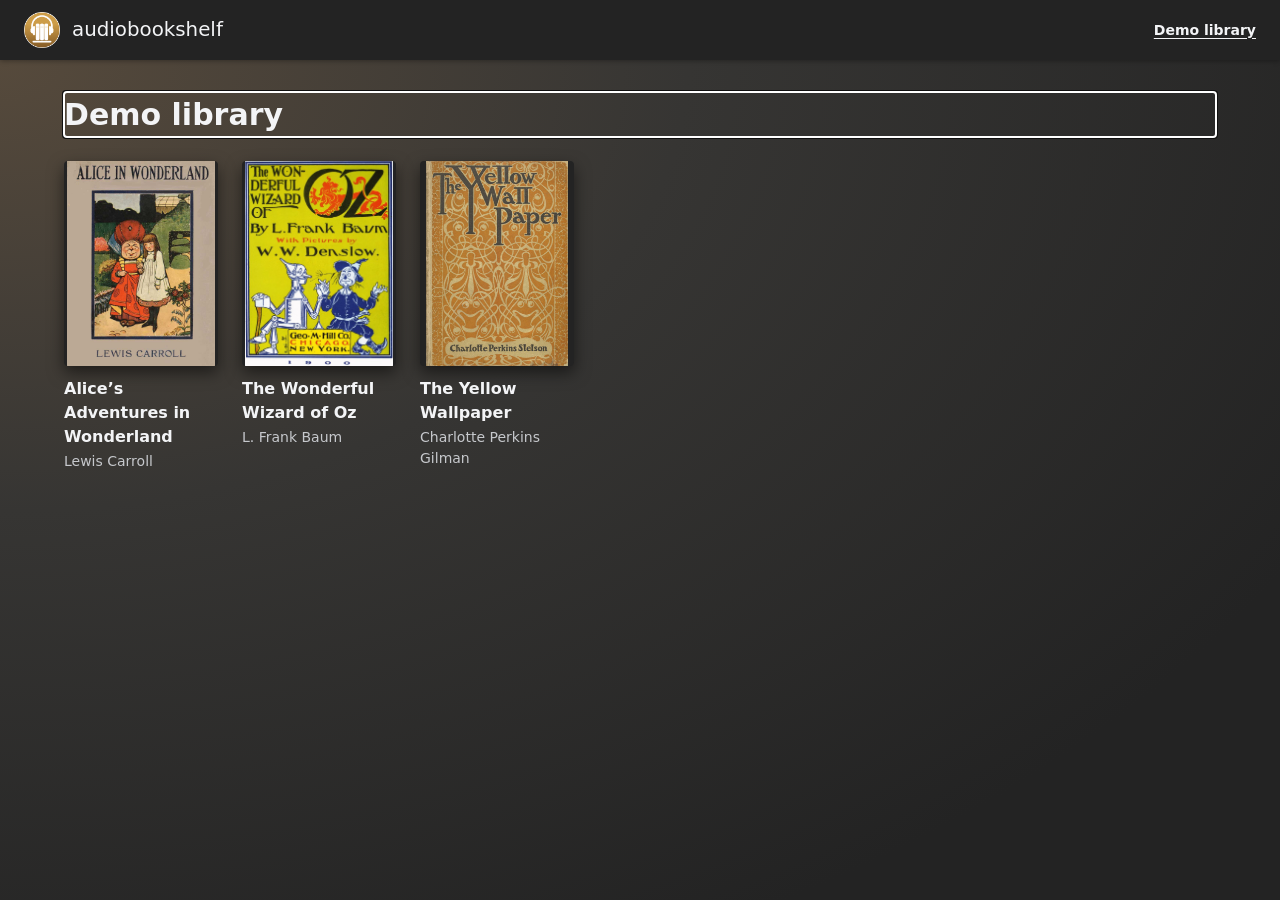
==== commit caf7671d: "Show all three books at the demo URL" ====
--- a/index.html
+++ b/index.html
@@ -14,7 +14,7 @@
       content="Read and listen to three complete public-domain books with synchronized text: Alice, The Wonderful Wizard of Oz, and The Yellow Wallpaper."
     />
     <link rel="stylesheet" href="./demo.css?v=9c19b87d7652b55f" />
-    <script src="./demo.js?v=7eece70c2dd1d186" defer></script>
+    <script src="./demo.js?v=1887fe0d6fe3a968" defer></script>
   </head>
   <body>
     <div id="root"></div>
